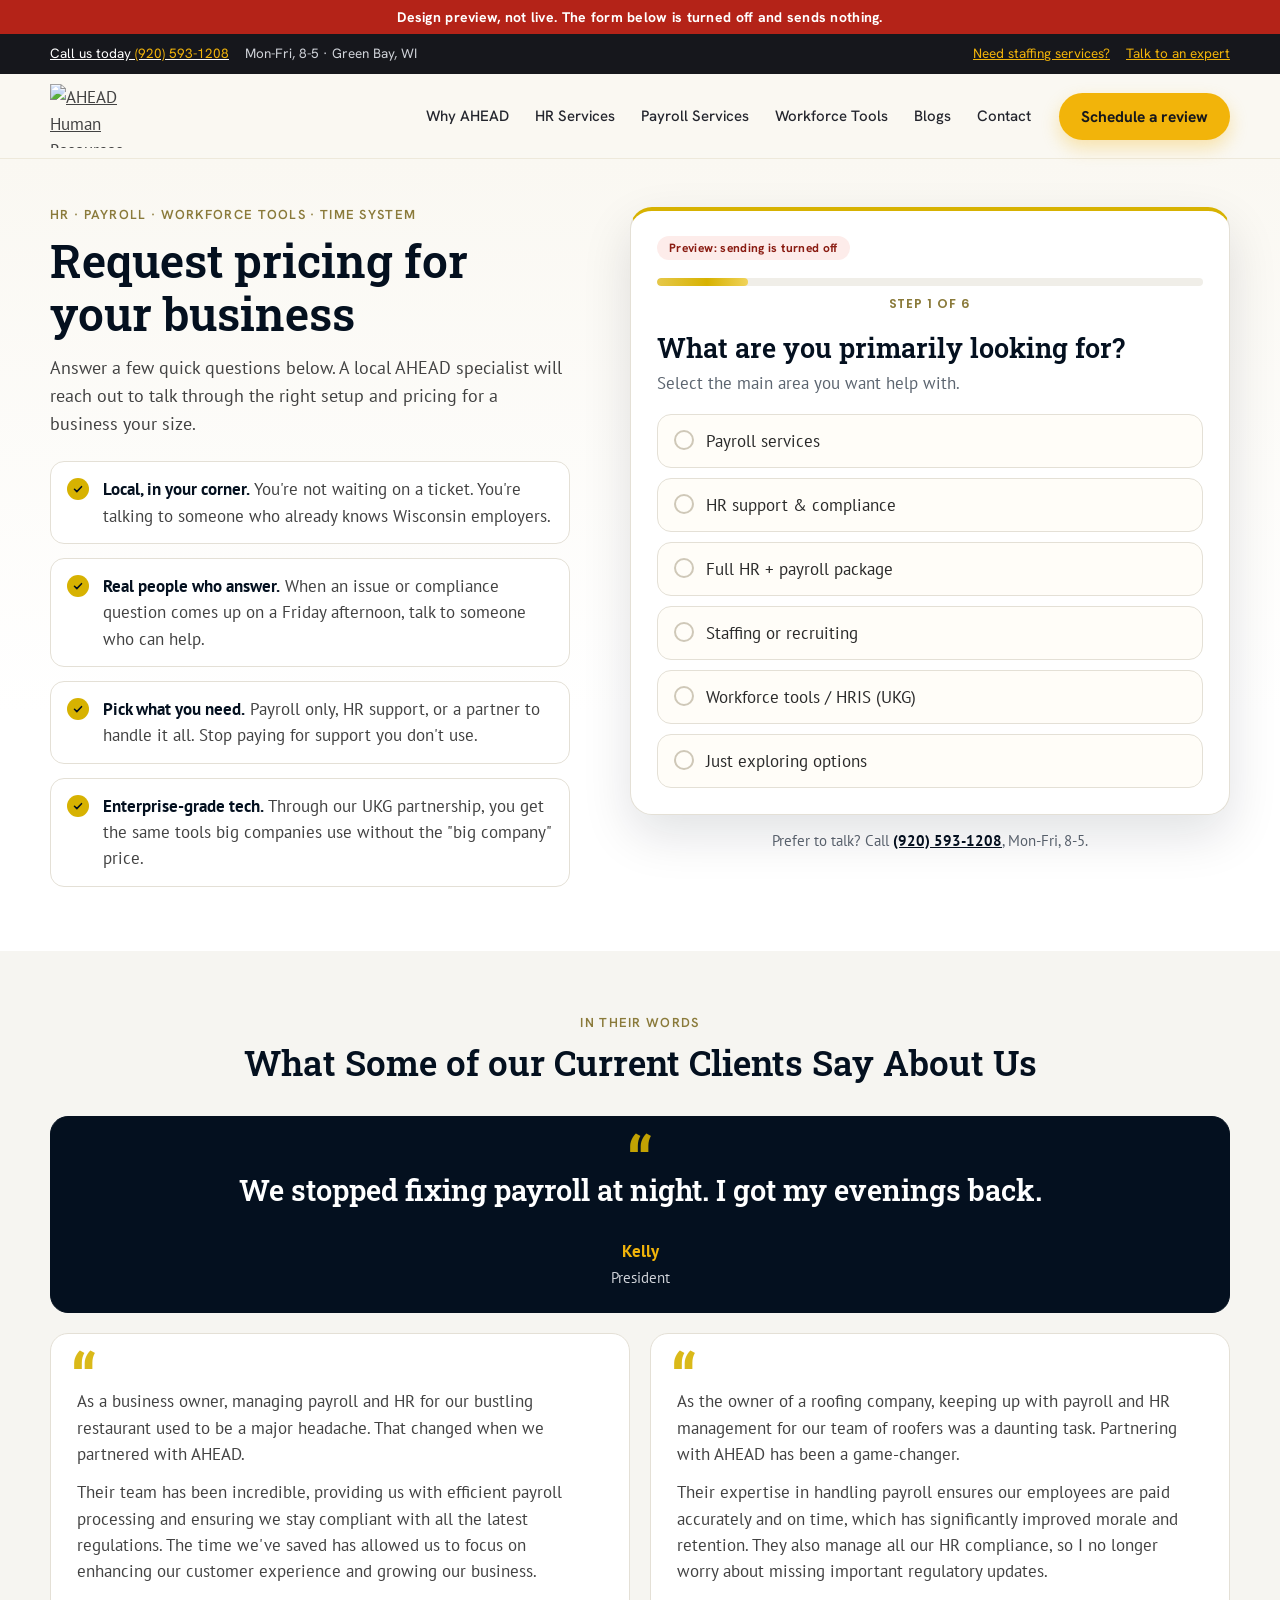
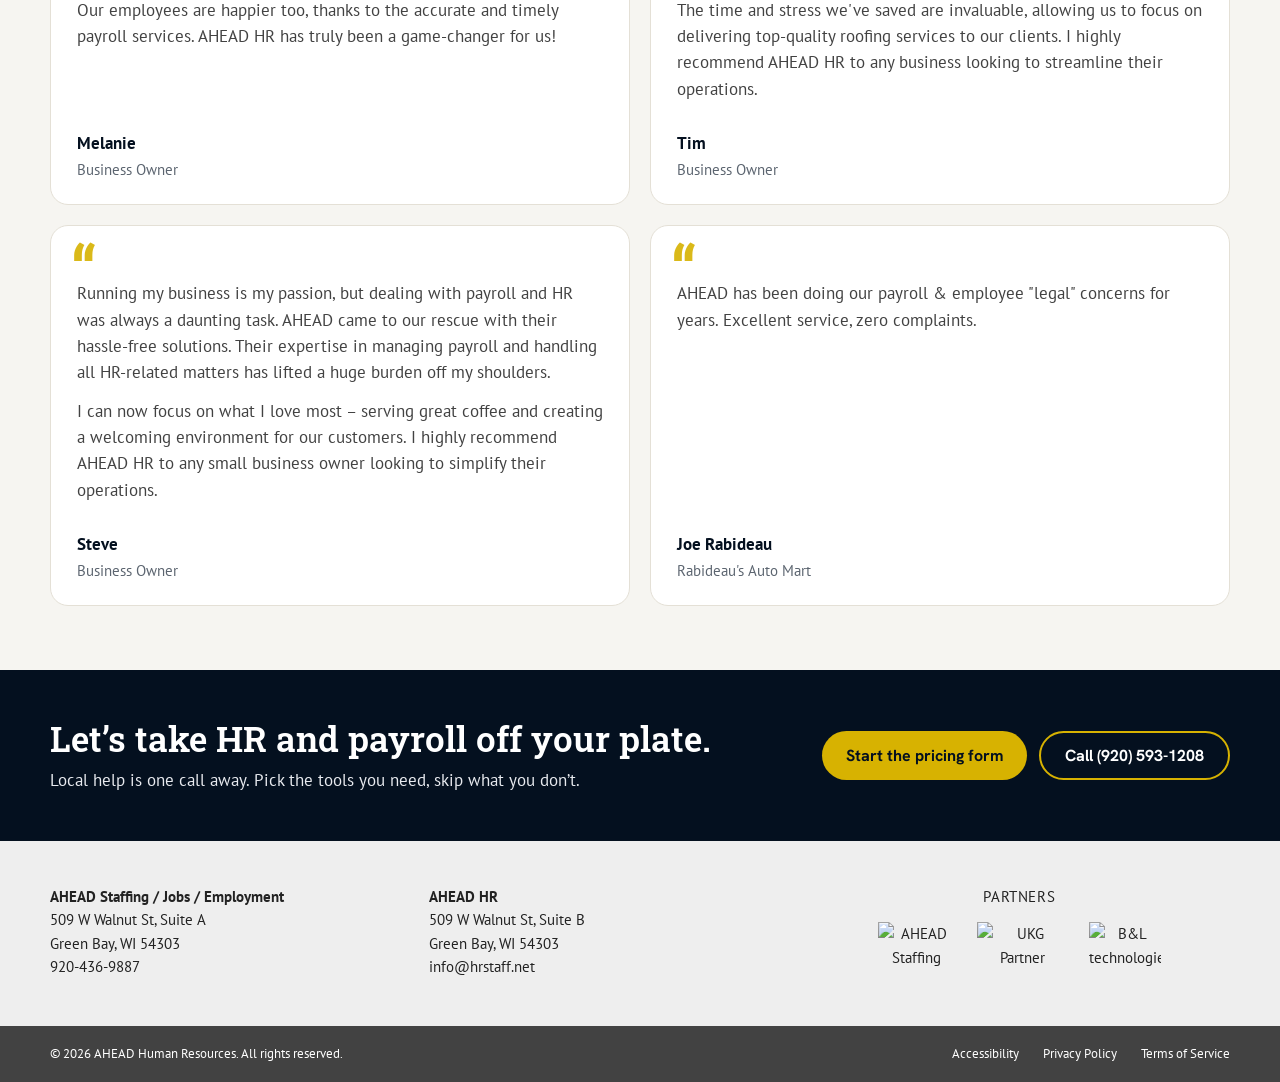
==== request-pricing/index.html @ fe0056f8 "Add Request Pricing page design preview (AHEAD-2026-11-23-pricing-page-design): embedded form, sendi" ====
<!doctype html>
<html lang="en">
<head>
<meta charset="utf-8">
<meta name="viewport" content="width=device-width, initial-scale=1">
<meta name="robots" content="noindex,nofollow">
<title>Design preview: Request Pricing - AHEAD Human Resources</title>
<link rel="preconnect" href="https://fonts.googleapis.com">
<link rel="preconnect" href="https://fonts.gstatic.com" crossorigin>
<link href="https://fonts.googleapis.com/css2?family=Hanken+Grotesk:wght@400;500;600;700&family=PT+Sans:wght@400;700&family=Poppins:wght@600&family=Roboto+Slab:wght@500;600;700&display=swap" rel="stylesheet">
<link rel="stylesheet" href="form.css">
<link rel="stylesheet" href="page.css">
</head>
<body>

<div class="preview-banner" role="note">Design preview, not live. The form below is turned off and sends nothing.</div>

<div class="topbar">
  <div class="wrap topbar-in">
    <div class="tb-left"><a href="tel:9205931208" class="tb-call">Call us today <span>(920) 593-1208</span></a><span class="tb-hours">Mon-Fri, 8-5 &middot; Green Bay, WI</span></div>
    <div class="tb-right"><a href="https://www.staffingwi.com/" target="_blank" rel="noopener">Need staffing services?</a><a href="https://www.hrstaff.net/hr-services/discovery/" target="_blank" rel="noopener">Talk to an expert</a></div>
  </div>
</div>

<header class="site-header">
  <div class="wrap header-in">
    <a class="logo" href="https://www.hrstaff.net/" target="_blank" rel="noopener"><img src="https://www.hrstaff.net/wp-content/uploads/2026/07/ahead-logo-white.png" alt="AHEAD Human Resources" width="319" height="240"></a>
    <nav class="main-nav" aria-label="Main">
      <a href="https://www.hrstaff.net/why-ahead/" target="_blank" rel="noopener">Why AHEAD</a>
      <a href="https://www.hrstaff.net/hr-services/" target="_blank" rel="noopener">HR Services</a>
      <a href="https://www.hrstaff.net/payroll-services/" target="_blank" rel="noopener">Payroll Services</a>
      <a href="https://www.hrstaff.net/time-keeping/" target="_blank" rel="noopener">Workforce Tools</a>
      <a href="https://www.hrstaff.net/blog/" target="_blank" rel="noopener">Blogs</a>
      <a href="https://www.hrstaff.net/hr-services/discovery/" target="_blank" rel="noopener">Contact</a>
    </nav>
    <a class="hdr-cta" href="https://www.hrstaff.net/hr-services/discovery/" target="_blank" rel="noopener">Schedule a review</a>
    <a class="hdr-phone" href="tel:9205931208">Call (920) 593-1208</a>
  </div>
</header>

<main>
  <section class="hero">
    <div class="wrap hero-grid">
      <div class="hero-copy">
        <p class="eyebrow">HR &middot; Payroll &middot; Workforce Tools &middot; Time System</p>
        <h1>Request pricing for your business</h1>
        <p class="lede">Answer a few quick questions below. A local AHEAD specialist will reach out to talk through the right setup and pricing for a business your size.</p>
      </div>

      <div class="hero-form" id="form">
        <div class="le-rp-page">
          <div class="le-rp overlay embed" id="overlay" aria-hidden="false">
            <div class="dialog" role="region" aria-labelledby="step-title">
              <p class="preview-chip">Preview: sending is turned off</p>
              <div class="le-hp" aria-hidden="true">
                <label for="le_hp_x9">Leave blank</label>
                <input id="le_hp_x9" name="le_hp_x9" type="text" tabindex="-1" autocomplete="off" value="">
              </div>
              <div class="progress-wrap" id="progress" role="progressbar" aria-valuemin="1" aria-valuemax="6" aria-valuenow="1" aria-label="Form progress">
                <div class="progress-bar" id="bar"></div>
              </div>
              <p class="step-label" id="step-label">Step 1 of 6</p>
              <div id="step-mount"></div>
              <button type="button" id="close-pricing" hidden aria-hidden="true"></button>
            </div>
          </div>
        </div>
        <p class="form-fine">Prefer to talk? Call <a href="tel:9205931208">(920) 593-1208</a>, Mon-Fri, 8-5.</p>
      </div>

      <ul class="values">
        <li><strong>Local, in your corner.</strong> You're not waiting on a ticket. You're talking to someone who already knows Wisconsin employers.</li>
        <li><strong>Real people who answer.</strong> When an issue or compliance question comes up on a Friday afternoon, talk to someone who can help.</li>
        <li><strong>Pick what you need.</strong> Payroll only, HR support, or a partner to handle it all. Stop paying for support you don't use.</li>
        <li><strong>Enterprise-grade tech.</strong> Through our UKG partnership, you get the same tools big companies use without the "big company" price.</li>
      </ul>
    </div>
  </section>

  <section class="testimonials">
    <div class="wrap">
      <p class="eyebrow center">In their words</p>
      <h2>What Some of our Current Clients Say About Us</h2>
      <div class="t-grid">
        <figure class="t-card t-feature">
          <blockquote><p>We stopped fixing payroll at night. I got my evenings back.</p></blockquote>
          <figcaption><strong>Kelly</strong><span>President</span></figcaption>
        </figure>
        <figure class="t-card">
          <blockquote><p>As a business owner, managing payroll and HR for our bustling restaurant used to be a major headache. That changed when we partnered with AHEAD.</p><p>Their team has been incredible, providing us with efficient payroll processing and ensuring we stay compliant with all the latest regulations. The time we've saved has allowed us to focus on enhancing our customer experience and growing our business.</p><p>Our employees are happier too, thanks to the accurate and timely payroll services. AHEAD HR has truly been a game-changer for us!</p></blockquote>
          <figcaption><strong>Melanie</strong><span>Business Owner</span></figcaption>
        </figure>
        <figure class="t-card">
          <blockquote><p>As the owner of a roofing company, keeping up with payroll and HR management for our team of roofers was a daunting task. Partnering with AHEAD has been a game-changer.</p><p>Their expertise in handling payroll ensures our employees are paid accurately and on time, which has significantly improved morale and retention. They also manage all our HR compliance, so I no longer worry about missing important regulatory updates.</p><p>The time and stress we've saved are invaluable, allowing us to focus on delivering top-quality roofing services to our clients. I highly recommend AHEAD HR to any business looking to streamline their operations.</p></blockquote>
          <figcaption><strong>Tim</strong><span>Business Owner</span></figcaption>
        </figure>
        <figure class="t-card">
          <blockquote><p>Running my business is my passion, but dealing with payroll and HR was always a daunting task. AHEAD came to our rescue with their hassle-free solutions. Their expertise in managing payroll and handling all HR-related matters has lifted a huge burden off my shoulders.</p><p>I can now focus on what I love most &ndash; serving great coffee and creating a welcoming environment for our customers. I highly recommend AHEAD HR to any small business owner looking to simplify their operations.</p></blockquote>
          <figcaption><strong>Steve</strong><span>Business Owner</span></figcaption>
        </figure>
        <figure class="t-card">
          <blockquote><p>AHEAD has been doing our payroll &amp; employee "legal" concerns for years. Excellent service, zero complaints.</p></blockquote>
          <figcaption><strong>Joe Rabideau</strong><span>Rabideau's Auto Mart</span></figcaption>
        </figure>
      </div>
    </div>
  </section>

  <section class="cta-band">
    <div class="wrap cta-in">
      <div>
        <h2>Let&rsquo;s take HR and payroll off your plate.</h2>
        <p>Local help is one call away. Pick the tools you need, skip what you don&rsquo;t.</p>
      </div>
      <div class="cta-btns">
        <a class="btn-gold" href="#form">Start the pricing form</a>
        <a class="btn-ghost" href="tel:9205931208">Call (920) 593-1208</a>
      </div>
    </div>
  </section>
</main>

<footer class="site-footer">
  <div class="wrap foot-grid">
    <div><strong>AHEAD Staffing / Jobs / Employment</strong><br>509 W Walnut St, Suite A<br>Green Bay, WI 54303<br>920-436-9887</div>
    <div><strong>AHEAD HR</strong><br>509 W Walnut St, Suite B<br>Green Bay, WI 54303<br>info@hrstaff.net</div>
    <div class="partners"><span>PARTNERS</span>
      <div class="p-logos"><img src="https://www.hrstaff.net/wp-content/uploads/2024/06/AHEAD-Staffing-Green-Bay-WI-Main-Logo.png" alt="AHEAD Staffing" width="160" height="124"><img src="https://www.hrstaff.net/wp-content/uploads/2024/06/UKG-Logos.webp" alt="UKG Partner" width="900" height="600"><img src="https://www.hrstaff.net/wp-content/uploads/2024/06/BandL.webp" alt="B&amp;L technologies" width="940" height="788"></div>
    </div>
  </div>
  <div class="foot-bar"><div class="wrap foot-bar-in"><span>&copy; 2026 AHEAD Human Resources. All rights reserved.</span><span class="foot-links"><span>Accessibility</span><span>Privacy Policy</span><span>Terms of Service</span></span></div></div>
</footer>

<script src="form-preview.js"></script>
</body>
</html>
---- request-pricing/form.css ----
.le-rp {
--navy: #04101f;
  --gold: #D7B201;
  --gold-deep: #c4a301;
  --ink: #2a2a2a;
  --muted: #5c6570;
  --bg: #f6f5f1;
  --line: #e4e0d6;
  --card: #fff;
  --gold-soft: #fff8dc;
}

.le-rp .page {
  width: min(720px, calc(100% - 32px));
  margin: 0 auto;
  padding: 48px 0 72px;
}
.le-rp .intro {
  background: var(--card);
  border: 1px solid var(--line);
  border-radius: 20px;
  box-shadow: 0 16px 40px rgba(4, 16, 31, 0.06);
  padding: 36px 32px;
  text-align: center;
}
.le-rp .intro h1 {
  font-family: "Roboto Slab", Poppins, serif;
  font-weight: 600;
  font-size: clamp(1.8rem, 4vw, 2.4rem);
  color: var(--navy);
  margin: 0 0 8px;
}
.le-rp .intro p { margin: 0 0 20px; color: var(--muted); font-size: 1.05rem; }
.le-rp .fine { color: var(--muted); font-size: 0.9rem; margin: 14px 0 0; }
.le-rp .btn {
  font-family: "PT Sans", "Open Sans", sans-serif;
  background: var(--gold);
  color: var(--navy);
  border: 0;
  border-radius: 999px;
  padding: 14px 22px;
  font-weight: 700;
  min-height: 48px;
  display: inline-flex;
  align-items: center;
  justify-content: center;
  text-align: center;
  box-shadow: 0 8px 18px rgba(215, 178, 1, 0.28);
  transition: background 0.18s ease, transform 0.18s ease, box-shadow 0.18s ease;
}
.le-rp .btn:hover, .le-rp .btn:focus-visible {
  background: var(--gold-deep);
  transform: translateY(-1px);
  box-shadow: 0 10px 22px rgba(215, 178, 1, 0.34);
  outline: none;
}
.le-rp .btn:active { transform: translateY(0); }
.le-rp .btn:focus-visible { box-shadow: 0 0 0 3px #fff, 0 0 0 6px var(--gold); }
.le-rp.overlay {
  position: fixed;
  inset: 0;
  z-index: 40;
  background: rgba(4, 16, 31, 0.58);
  display: flex;
  align-items: flex-start;
  justify-content: center;
  padding: 28px 16px;
  overflow: auto;
  opacity: 0;
  visibility: hidden;
  pointer-events: none;
  transition: opacity 0.28s ease, visibility 0s linear 0.28s;
}
.le-rp.overlay.is-open {
  opacity: 1;
  visibility: visible;
  pointer-events: auto;
  transition: opacity 0.28s ease, visibility 0s linear 0s;
}
.le-rp .dialog {
  position: relative;
  width: min(640px, 100%);
  margin: auto;
  background: var(--card);
  color: var(--ink);
  border-radius: 22px;
  border-top: 4px solid var(--gold);
  box-shadow: 0 24px 70px rgba(4, 16, 31, 0.28);
  padding: 22px 26px 26px;
  max-height: calc(100vh - 40px);
  overflow: auto;
  transform: translateY(18px) scale(0.985);
  opacity: 0;
  transition: transform 0.36s cubic-bezier(0.2, 0.8, 0.2, 1), opacity 0.28s ease;
}
.le-rp.overlay.is-open .dialog { transform: none; opacity: 1; }
.le-rp .close {
  position: absolute;
  top: 12px;
  right: 12px;
  width: 40px;
  height: 40px;
  border-radius: 999px;
  border: 1px solid var(--line);
  background: #fff;
  color: var(--navy);
  display: grid;
  place-items: center;
  transition: background 0.18s ease, border-color 0.18s ease, transform 0.18s ease;
}
.le-rp .close svg { width: 18px; height: 18px; }
.le-rp .close:hover, .le-rp .close:focus-visible {
  background: var(--gold-soft);
  border-color: var(--gold);
  outline: none;
  transform: rotate(90deg);
}
.le-rp .modal-logo { height: 64px; width: auto; display: block; margin: 0 auto 8px; }
.le-rp .progress-wrap {
  background: #f0eee8;
  border-radius: 999px;
  height: 8px;
  margin: 8px 0 8px;
  overflow: hidden;
}
.le-rp .progress-bar {
  height: 100%;
  width: 0%;
  background: linear-gradient(90deg, #e6c84a, var(--gold) 55%, #f0d35a);
  border-radius: 999px;
  transition: width 0.45s cubic-bezier(0.2, 0.7, 0.2, 1);
}
.le-rp .step-label {
  text-align: center;
  font-family: Poppins, "PT Sans", sans-serif;
  font-size: 0.78rem;
  letter-spacing: 0.08em;
  text-transform: uppercase;
  color: #8a7a3a;
  font-weight: 600;
  margin: 0 0 16px;
  min-height: 1.1em;
}
.le-rp #step-mount h2 {
  font-family: "Roboto Slab", Poppins, serif;
  font-weight: 600;
  font-size: clamp(1.35rem, 3vw, 1.7rem);
  line-height: 1.25;
  color: var(--navy);
  margin: 0 0 6px;
}
.le-rp #step-mount h2:focus { outline: none; }
.le-rp .help { color: var(--muted); margin: 0 0 18px; }
.le-rp .choices { display: flex; flex-direction: column; gap: 10px; }
.le-rp .choice {
  display: flex;
  align-items: flex-start;
  gap: 12px;
  width: 100%;
  text-align: left;
  background: #fffdf8;
  border: 1.5px solid var(--line);
  border-radius: 14px;
  padding: 14px 16px;
  min-height: 52px;
  color: var(--ink);
  transition: border-color 0.18s ease, background 0.18s ease, transform 0.18s ease, box-shadow 0.18s ease;
}
.le-rp .choice span.label { display: block; flex: 1; line-height: 1.35; padding-top: 1px; }
.le-rp .choice:hover, .le-rp .choice:focus-visible {
  border-color: var(--gold);
  background: #fffdf3;
  transform: translateY(-1px);
  box-shadow: 0 8px 18px rgba(20, 20, 20, 0.05);
  outline: none;
}
.le-rp .choice[aria-pressed="true"] {
  border-color: var(--gold);
  background: var(--gold-soft);
  box-shadow: 0 0 0 3px rgba(215, 178, 1, 0.22);
}
.le-rp .mark {
  width: 20px;
  height: 20px;
  margin-top: 1px;
  border-radius: 50%;
  border: 2px solid #cfc8b8;
  flex: 0 0 auto;
  display: grid;
  place-items: center;
  transition: border-color 0.18s ease, background 0.18s ease, transform 0.18s ease;
}
.le-rp .choice.multi .mark { border-radius: 6px; }
.le-rp .choice[aria-pressed="true"] .mark {
  border-color: var(--gold);
  background: var(--gold);
  animation: leRpPop 0.22s ease;
}
.le-rp .choice.multi[aria-pressed="true"] .mark::after {
  content: "";
  width: 8px;
  height: 5px;
  border-left: 2px solid var(--navy);
  border-bottom: 2px solid var(--navy);
  transform: rotate(-45deg) translate(0, -1px);
}
.le-rp .choice:not(.multi)[aria-pressed="true"] .mark {
  box-shadow: inset 0 0 0 4px #fff;
}
.le-rp .timeline {
  display: grid;
  grid-template-columns: repeat(4, 1fr);
  gap: 8px;
  margin-top: 8px;
}
.le-rp .timeline .choice {
  margin: 0;
  flex-direction: column;
  align-items: center;
  text-align: center;
  gap: 8px;
  padding: 12px 8px;
}
.le-rp .timeline .choice span.label { flex: none; }
.le-rp .stack { display: flex; flex-direction: column; gap: 14px; }
.le-rp .field-block .field {
  display: block;
  font-weight: 700;
  margin: 0 0 6px;
  color: var(--navy);
}
.le-rp input[type="text"], .le-rp input[type="email"], .le-rp input[type="tel"], .le-rp textarea {
  width: 100%;
  border: 1.5px solid var(--line);
  border-radius: 12px;
  padding: 12px 14px;
  background: #fff;
  min-height: 48px;
  transition: border-color 0.18s ease, box-shadow 0.18s ease;
}
.le-rp textarea { min-height: 96px; resize: vertical; padding-top: 12px; }
.le-rp input:focus, .le-rp textarea:focus {
  outline: none;
  border-color: var(--gold);
  box-shadow: 0 0 0 3px rgba(215, 178, 1, 0.28);
}
.le-rp input[aria-invalid="true"], .le-rp textarea[aria-invalid="true"] { border-color: #9b2c2c; }
.le-rp .optional {
  margin-top: 16px;
  padding-top: 14px;
  border-top: 1px solid #eee8da;
}
.le-rp .optional .help { margin-bottom: 12px; }
.le-rp .actions {
  display: flex;
  justify-content: space-between;
  align-items: center;
  gap: 12px;
  margin-top: 22px;
}
.le-rp .text-btn {
  background: none;
  border: 0;
  color: var(--navy);
  padding: 8px 0;
  text-decoration: underline;
  text-underline-offset: 3px;
  font-weight: 700;
}
.le-rp .text-btn:hover, .le-rp .text-btn:focus-visible { color: #000; outline: none; }
.le-rp .err {
  color: #9b2c2c;
  background: #fdf2f2;
  border-radius: 10px;
  padding: 10px 12px;
  margin: 14px 0 0;
}
.le-rp .done { text-align: center; padding: 12px 8px 4px; }
.le-rp .done-mark {
  width: 64px;
  height: 64px;
  margin: 4px auto 16px;
  border-radius: 50%;
  background: var(--gold);
  display: grid;
  place-items: center;
  animation: leRpPop 0.35s ease;
}
.le-rp .done-mark svg { width: 32px; height: 32px; }
.le-rp .done h2 { margin-bottom: 18px; }
.le-rp .done .btn { min-width: 140px; }
@keyframes leRpPop {
  0% { transform: scale(0.7); }
  70% { transform: scale(1.06); }
  100% { transform: scale(1); }
}
.le-rp .step-in { animation: leRpStepIn 0.38s cubic-bezier(0.2, 0.7, 0.2, 1); }
.le-rp .step-back { animation: leRpStepBack 0.32s cubic-bezier(0.2, 0.7, 0.2, 1); }
@keyframes leRpStepIn {
  from { opacity: 0; transform: translateY(12px); }
  to { opacity: 1; transform: none; }
}
@keyframes leRpStepBack {
  from { opacity: 0; transform: translateY(-10px); }
  to { opacity: 1; transform: none; }
}
@media (max-width: 640px) {.le-rp.overlay { padding: 0; }
.le-rp .dialog {
    width: 100%;
    height: 100%;
    max-height: 100%;
    min-height: 100%;
    border-radius: 0;
    margin: 0;
  }
.le-rp .timeline { grid-template-columns: 1fr 1fr; }
.le-rp .intro { padding: 28px 18px; }
.le-rp .brand img { height: 68px; }
.le-rp .actions { flex-direction: column-reverse; align-items: stretch; }
.le-rp .actions .btn, .le-rp .actions .text-btn { width: 100%; text-align: center; }}
@media (prefers-reduced-motion: reduce) {.le-rp.overlay, .le-rp .dialog, .le-rp .btn, .le-rp .choice, .le-rp .progress-bar, .le-rp .close, .le-rp .mark, .le-rp .done-mark, .le-rp .step-in, .le-rp .step-back {
    animation: none !important;
    transition: none !important;
  }}

.bde-code-block:has(.le-rp-page) { width: 100%; align-items: stretch; }
.le-rp-page { width: 100%; align-self: stretch; }
.le-rp.overlay { z-index: 1000000; }
.le-rp .le-hp { position: absolute !important; left: -9999px !important; width: 1px !important; height: 1px !important; overflow: hidden !important; }
.le-rp .intro h1 { margin: 0 0 20px; }
.le-rp button, .le-rp input, .le-rp textarea { font: inherit; color: inherit; }
.le-rp button { cursor: pointer; }
.le-rp img { max-width: 100%; height: auto; }
.le-rp [hidden] { display: none !important; }

.le-rp, .le-rp * { box-sizing: border-box; }
.le-rp-page { display: flex; justify-content: center; }
.le-rp-page > .le-rp { width: min(720px, 100%); }
---- request-pricing/page.css ----
:root{--navy:#04101f;--gold:#D7B201;--gold2:#f2b40a;--ink:#424242;--dark:#16171c;--cream:#faf8f2;--line:#e4e0d6}
*{box-sizing:border-box}
html,body{margin:0;overflow-x:hidden}
body{font-family:"PT Sans","Open Sans",sans-serif;color:var(--ink);background:#fff;font-size:17px;line-height:1.55}
img{max-width:100%;height:auto}
a{color:inherit}
.wrap{width:min(1180px,calc(100% - 32px));margin:0 auto}
.preview-banner{position:sticky;top:0;z-index:50;background:#b42318;color:#fff;text-align:center;font:700 14px/1.3 "Hanken Grotesk",system-ui,sans-serif;padding:8px 12px;letter-spacing:.02em}
.topbar{background:var(--dark);color:#cfd2d8;font:400 13.5px/1.3 "Hanken Grotesk",system-ui,sans-serif}
.topbar-in{display:flex;justify-content:space-between;align-items:center;gap:12px;min-height:40px;flex-wrap:wrap;padding:6px 0}
.tb-left,.tb-right{display:flex;gap:16px;align-items:center;flex-wrap:wrap}
.tb-call{color:#fff;text-decoration:underline}
.tb-call span{color:var(--gold2)}
.tb-right a{color:var(--gold2)}
.site-header{background:var(--cream);border-bottom:1px solid #eee9db}
.header-in{display:flex;align-items:center;gap:28px;min-height:84px}
.logo img{height:64px;width:auto;display:block}
.main-nav{display:flex;gap:26px;margin-left:auto;font:500 15px "Hanken Grotesk",system-ui,sans-serif}
.main-nav a{text-decoration:none;color:#23252d}
.main-nav a:hover{color:#000;text-decoration:underline}
.hdr-cta{background:var(--gold2);color:var(--dark);text-decoration:none;font:700 15.5px "Hanken Grotesk",system-ui,sans-serif;padding:13px 22px;border-radius:999px;box-shadow:0 8px 18px rgba(242,180,10,.3);white-space:nowrap}
.hdr-phone{display:none}
.eyebrow{font:600 13px/1.3 "Hanken Grotesk",system-ui,sans-serif;letter-spacing:.1em;text-transform:uppercase;color:#8a7a3a;margin:0 0 10px}
.eyebrow.center{text-align:center}
.hero{background:linear-gradient(180deg,var(--cream) 0%,#fff 70%);padding:48px 0 64px}
.hero-grid{display:grid;grid-template-columns:minmax(0,1fr) minmax(0,600px);grid-template-areas:"copy form" "values form";column-gap:56px;align-items:start}
.hero-copy{grid-area:copy}
.hero-form{grid-area:form}
.values{grid-area:values}
.hero h1{font-family:"Roboto Slab",Poppins,serif;font-weight:600;color:var(--navy);font-size:clamp(2rem,3.6vw,2.9rem);line-height:1.15;margin:0 0 14px}
.lede{font-size:1.12rem;margin:0 0 24px;max-width:520px}
.values{list-style:none;padding:0;margin:0;display:grid;gap:14px;max-width:520px}
.values li{position:relative;padding:14px 16px 14px 52px;background:#fff;border:1px solid var(--line);border-radius:14px}
.values li::before{content:"";position:absolute;left:16px;top:16px;width:22px;height:22px;border-radius:50%;background:var(--gold) url("data:image/svg+xml,%3Csvg xmlns='http://www.w3.org/2000/svg' viewBox='0 0 24 24'%3E%3Cpath d='M6 12.5l4 4L18 8' fill='none' stroke='%2304101f' stroke-width='2.6' stroke-linecap='round' stroke-linejoin='round'/%3E%3C/svg%3E") center/14px no-repeat}
.values strong{color:var(--navy)}
/* embedded form: override modal behaviour */
.le-rp.overlay.embed{position:static;inset:auto;opacity:1;visibility:visible;pointer-events:auto;background:none;padding:0;display:block;overflow:visible;z-index:auto;transition:none}
.le-rp.embed .dialog{transform:none;opacity:1;max-height:none;width:100%;margin:0;box-shadow:0 20px 50px rgba(4,16,31,.12);border:1px solid var(--line);border-top:4px solid var(--gold);padding:22px 26px 26px}
.le-rp-page>.le-rp.embed{width:100%}
.preview-chip{display:inline-block;margin:0 0 10px;background:#fdecea;color:#8a1c12;border-radius:999px;padding:4px 12px;font:700 12px "Hanken Grotesk",system-ui,sans-serif;letter-spacing:.03em}
.form-fine{text-align:center;color:#5c6570;font-size:.95rem;margin:14px 0 0}
.form-fine a{color:var(--navy);font-weight:700}
.testimonials{background:#f6f5f1;padding:64px 0}
.testimonials h2,.cta-band h2{font-family:"Roboto Slab",Poppins,serif;font-weight:600;color:var(--navy);font-size:clamp(1.6rem,3vw,2.2rem);line-height:1.2;text-align:center;margin:0 0 32px}
.t-grid{display:grid;grid-template-columns:repeat(2,minmax(0,1fr));gap:20px}
.t-card{margin:0;background:#fff;border:1px solid var(--line);border-radius:18px;padding:26px 26px 22px;position:relative;display:flex;flex-direction:column}
.t-card::before{content:"\201C";font:700 64px/1 "Roboto Slab",serif;color:var(--gold);position:absolute;top:10px;left:20px;opacity:.9}
.t-card blockquote{margin:28px 0 16px;flex:1}
.t-card blockquote p{margin:0 0 12px}
.t-card figcaption strong{display:block;color:var(--navy);font-size:1.05rem}
.t-card figcaption span{color:#5c6570;font-size:.95rem}
.t-feature{grid-column:1/-1;background:var(--navy);color:#fff;border-color:var(--navy);text-align:center;align-items:center}
.t-feature::before{left:50%;transform:translateX(-50%)}
.t-feature blockquote p{font:600 clamp(1.3rem,2.6vw,1.8rem)/1.35 "Roboto Slab",serif;color:#fff}
.t-feature figcaption strong{color:var(--gold2)}
.t-feature figcaption span{color:#cfd2d8}
.cta-band{background:var(--navy);color:#e8eaef;padding:48px 0}
.cta-in{display:flex;justify-content:space-between;align-items:center;gap:24px;flex-wrap:wrap}
.cta-band h2{color:#fff;text-align:left;margin:0 0 6px}
.cta-band p{margin:0}
.cta-btns{display:flex;gap:12px;flex-wrap:wrap}
.btn-gold,.btn-ghost{display:inline-flex;align-items:center;justify-content:center;min-height:48px;padding:12px 24px;border-radius:999px;font:700 16px "Hanken Grotesk",system-ui,sans-serif;text-decoration:none}
.btn-gold{background:var(--gold);color:var(--navy)}
.btn-ghost{border:2px solid var(--gold);color:#fff}
.site-footer{background:#eeeeee;color:#222;font-size:15px}
.foot-grid{display:grid;grid-template-columns:1fr 1fr 1.2fr;gap:28px;padding:44px 0}
.partners{text-align:center}
.partners>span{display:block;letter-spacing:.04em;margin-bottom:14px}
.p-logos{display:flex;gap:22px;justify-content:center;align-items:center}
.p-logos img{height:60px;width:auto}
.foot-bar{background:#424242;color:#fff;font-size:13px}
.foot-bar-in{display:flex;justify-content:space-between;gap:16px;flex-wrap:wrap;padding:18px 0}
.foot-links{display:flex;gap:24px}
@media (max-width:1100px){.main-nav{display:none}.hdr-cta{margin-left:auto}}
@media (max-width:900px){
  .hero{padding:28px 0 44px}
  .hero-grid{grid-template-columns:minmax(0,1fr);grid-template-areas:"copy" "form" "values";row-gap:24px}
  .lede{margin-bottom:0}
  .values{max-width:none}
  .t-grid{grid-template-columns:minmax(0,1fr)}
  .foot-grid{grid-template-columns:1fr;text-align:left}
  .partners{text-align:left}.p-logos{justify-content:flex-start}
}
@media (max-width:640px){
  body{font-size:16px}
  .topbar .tb-hours,.topbar .tb-right a:last-child{display:none}
  .topbar-in{justify-content:center;text-align:center}
  .header-in{min-height:68px;gap:12px}
  .logo img{height:50px}
  .hdr-cta{display:none}
  .hdr-phone{display:inline-flex;margin-left:auto;background:var(--gold2);color:var(--dark);text-decoration:none;font:700 14px "Hanken Grotesk",system-ui,sans-serif;padding:10px 16px;border-radius:999px;white-space:nowrap}
  .hero h1{font-size:1.85rem}
  .eyebrow{font-size:11.5px}
  .lede{font-size:1.02rem}
  .le-rp.embed .dialog{height:auto;min-height:0;max-height:none;border-radius:18px;padding:18px 16px 20px}
  .t-card{padding:22px 18px 18px}
  .cta-btns{width:100%}.cta-btns a{flex:1 1 100%}
  .p-logos img{height:46px}
}
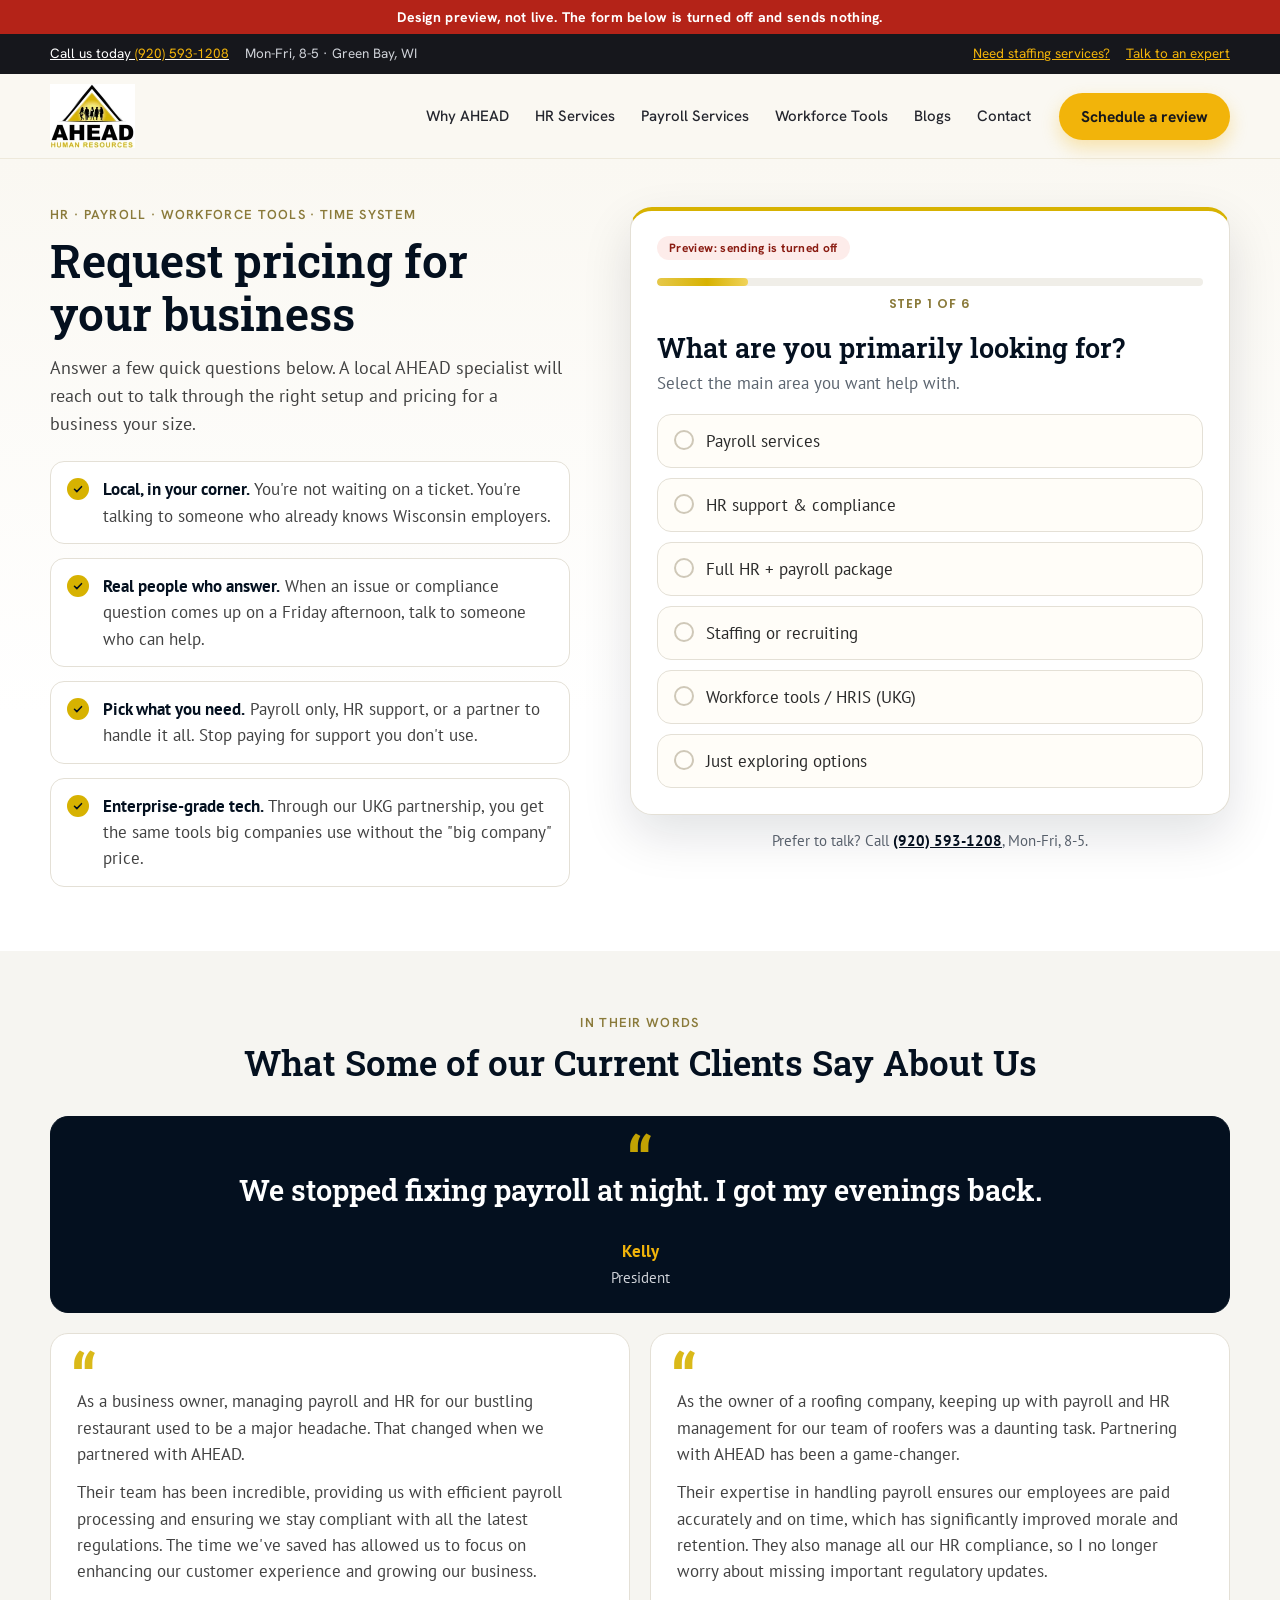
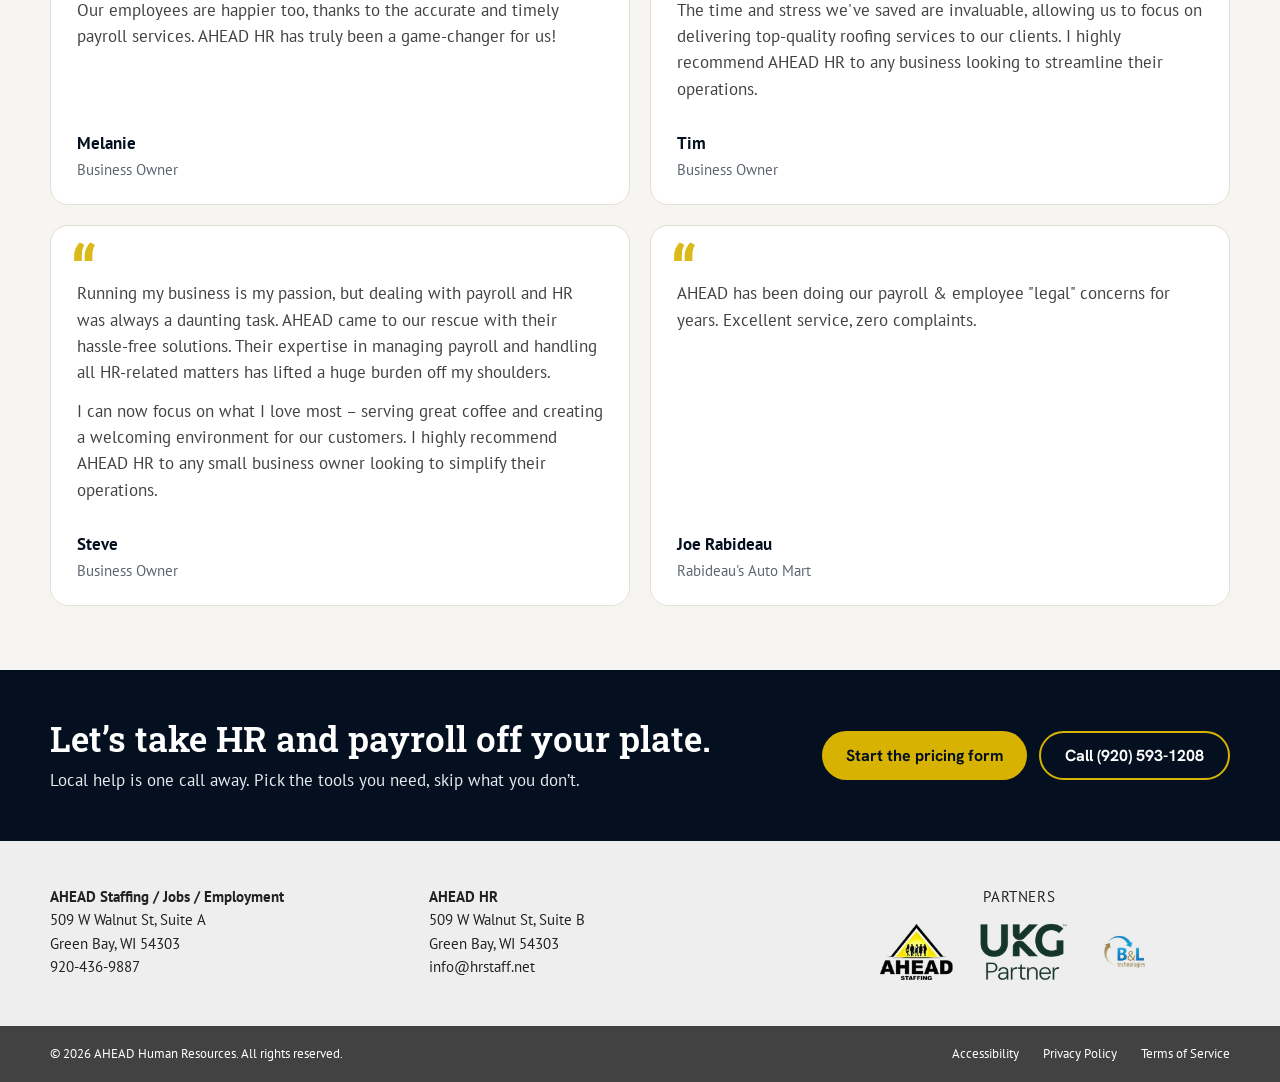
==== commit 51d3ee97: "Request Pricing preview: inline brand logos (no hotlinking to hrstaff.net)" ====
--- a/request-pricing/index.html
+++ b/request-pricing/index.html
@@ -24,7 +24,7 @@
 
 <header class="site-header">
   <div class="wrap header-in">
-    <a class="logo" href="https://www.hrstaff.net/" target="_blank" rel="noopener"><img src="https://www.hrstaff.net/wp-content/uploads/2026/07/ahead-logo-white.png" alt="AHEAD Human Resources" width="319" height="240"></a>
+    <a class="logo" href="https://www.hrstaff.net/" target="_blank" rel="noopener"><img src="[data-uri]" alt="AHEAD Human Resources" width="170" height="128"></a>
     <nav class="main-nav" aria-label="Main">
       <a href="https://www.hrstaff.net/why-ahead/" target="_blank" rel="noopener">Why AHEAD</a>
       <a href="https://www.hrstaff.net/hr-services/" target="_blank" rel="noopener">HR Services</a>
@@ -125,7 +125,7 @@
     <div><strong>AHEAD Staffing / Jobs / Employment</strong><br>509 W Walnut St, Suite A<br>Green Bay, WI 54303<br>920-436-9887</div>
     <div><strong>AHEAD HR</strong><br>509 W Walnut St, Suite B<br>Green Bay, WI 54303<br>info@hrstaff.net</div>
     <div class="partners"><span>PARTNERS</span>
-      <div class="p-logos"><img src="https://www.hrstaff.net/wp-content/uploads/2024/06/AHEAD-Staffing-Green-Bay-WI-Main-Logo.png" alt="AHEAD Staffing" width="160" height="124"><img src="https://www.hrstaff.net/wp-content/uploads/2024/06/UKG-Logos.webp" alt="UKG Partner" width="900" height="600"><img src="https://www.hrstaff.net/wp-content/uploads/2024/06/BandL.webp" alt="B&amp;L technologies" width="940" height="788"></div>
+      <div class="p-logos"><img src="[data-uri]" alt="AHEAD Staffing" width="123" height="96"><img src="[data-uri]" alt="UKG Partner" width="144" height="96"><img src="[data-uri]" alt="B&amp;L technologies" width="114" height="96"></div>
     </div>
   </div>
   <div class="foot-bar"><div class="wrap foot-bar-in"><span>&copy; 2026 AHEAD Human Resources. All rights reserved.</span><span class="foot-links"><span>Accessibility</span><span>Privacy Policy</span><span>Terms of Service</span></span></div></div>
